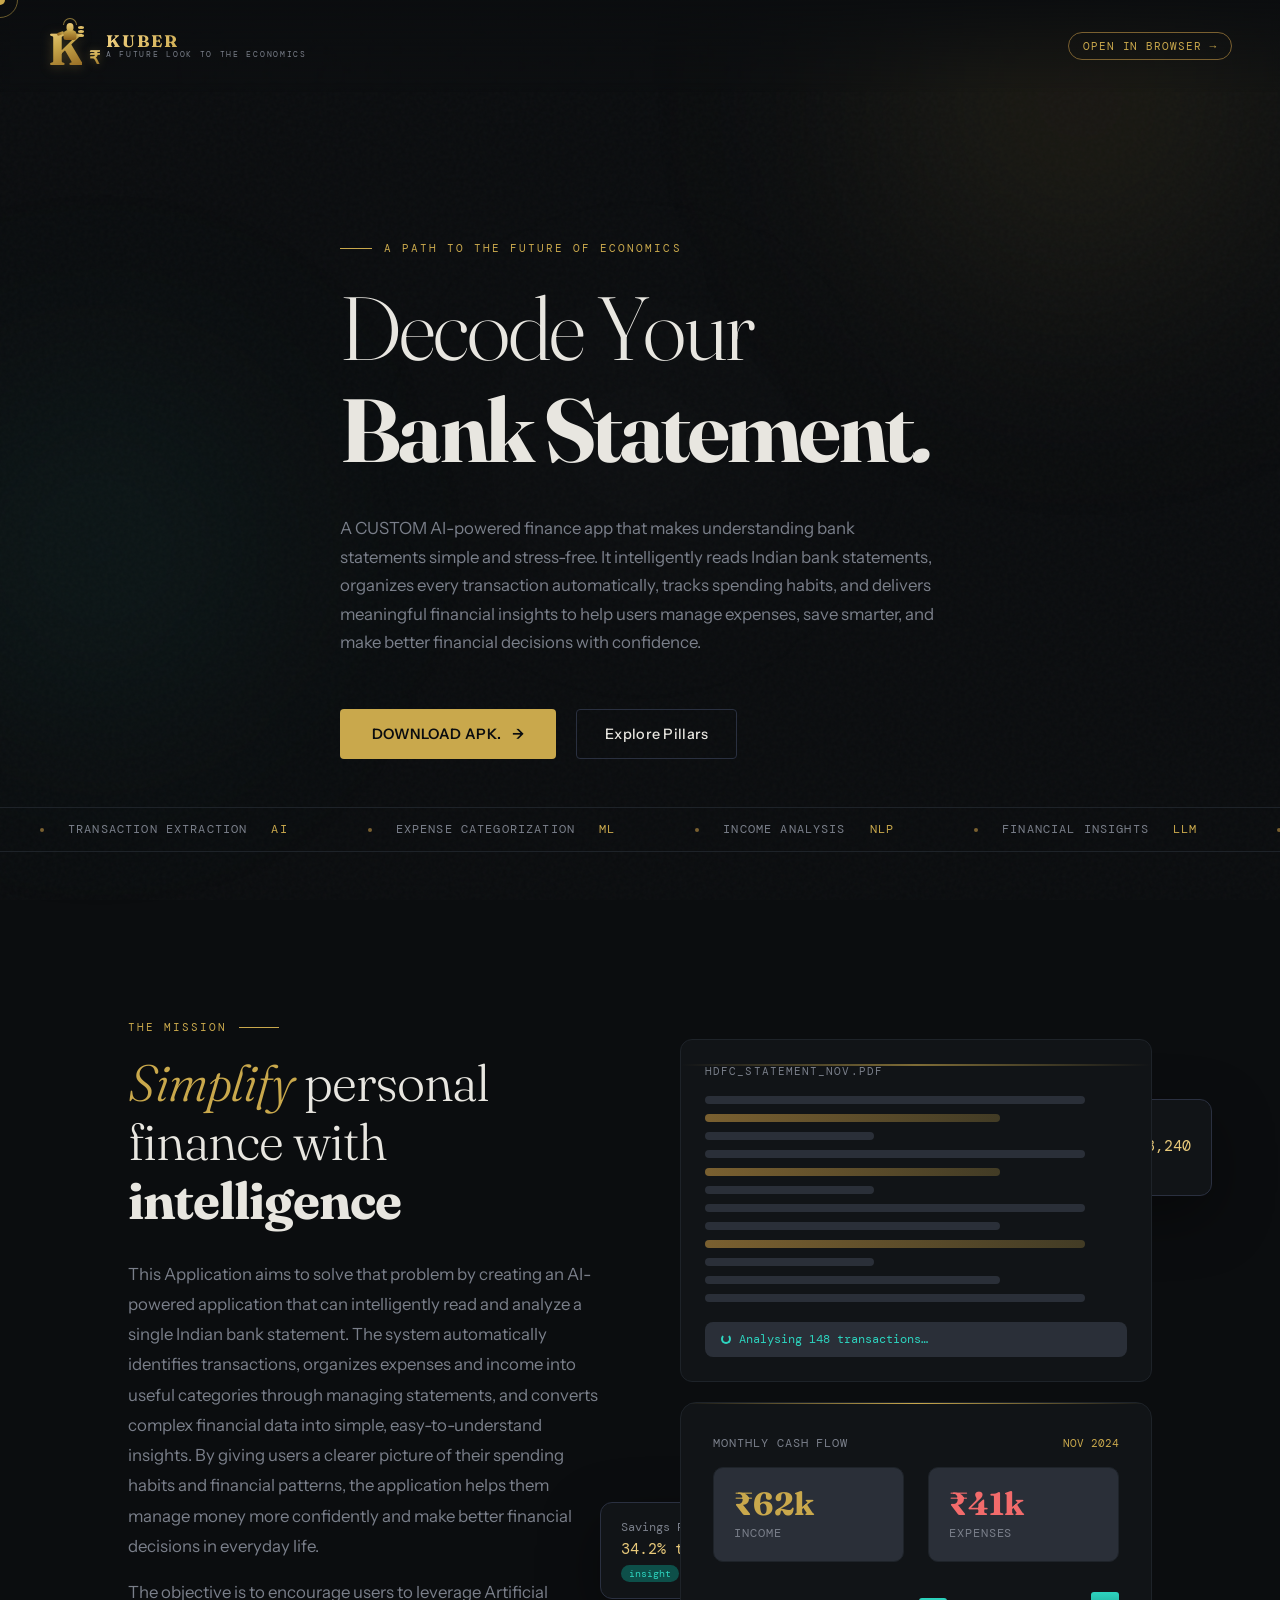
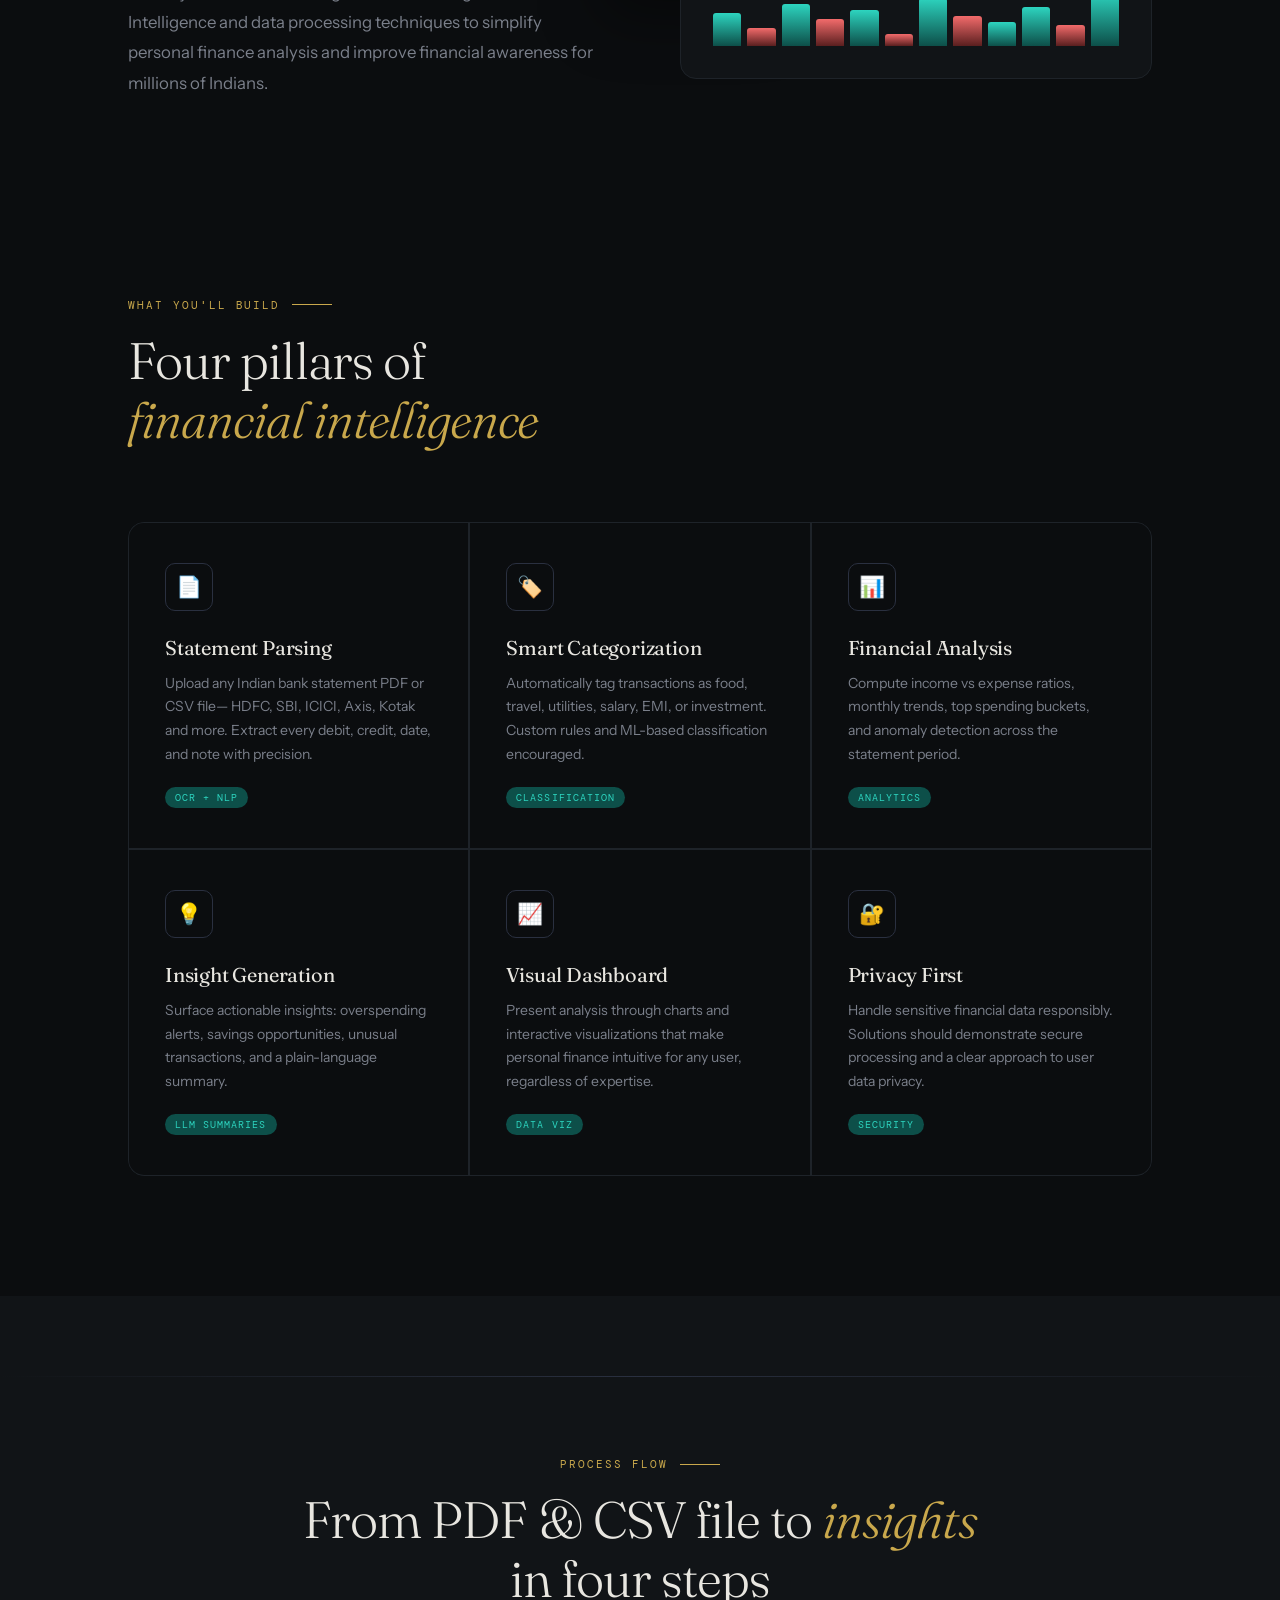
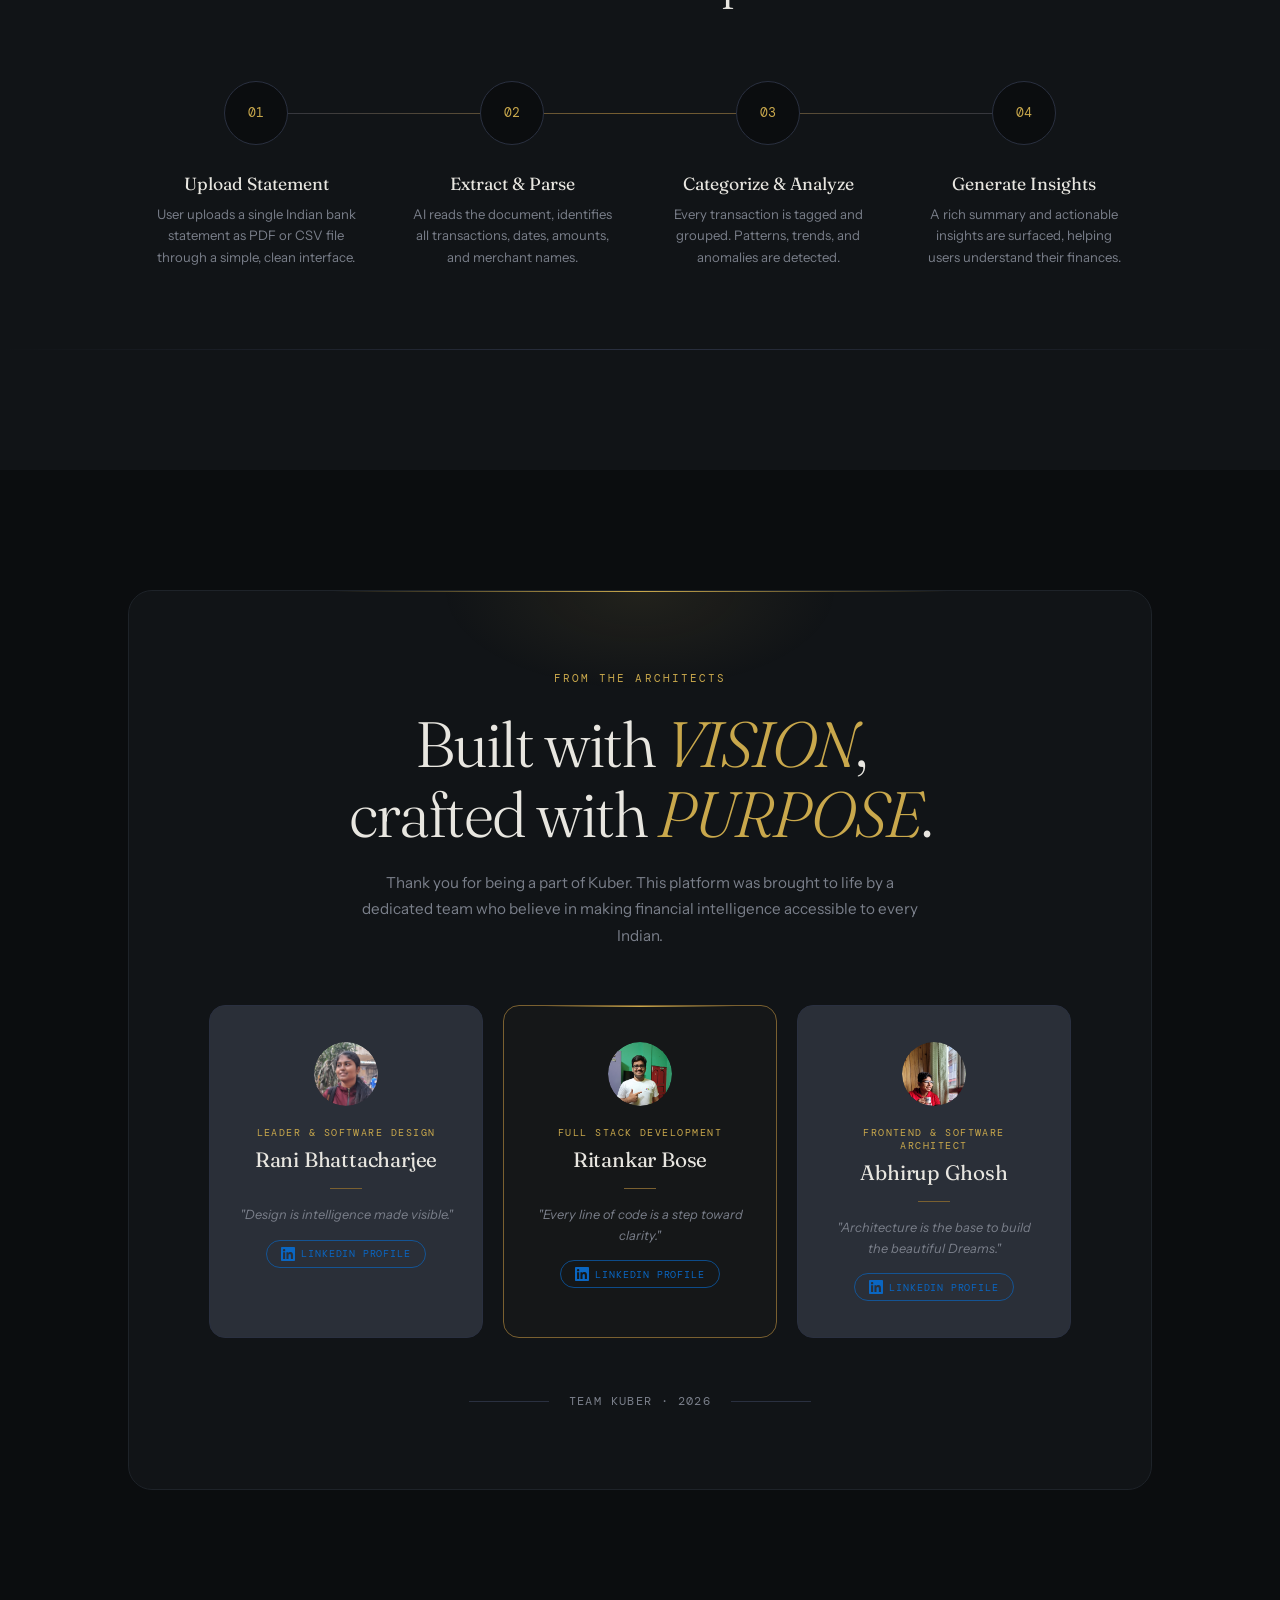
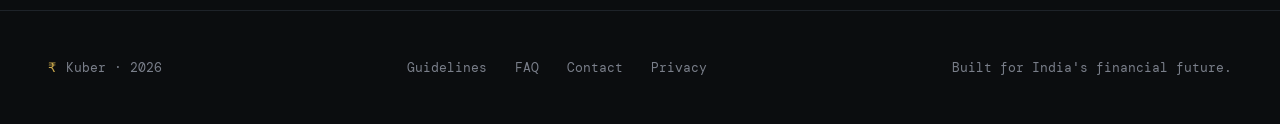
==== abhirup,,Antent/index.html @ dfc05f52 "Add Kuber landing page assets Add initial landing page for the Kuber Bank Statement Intelligence cha" ====
<!DOCTYPE html>
<html lang="en">
<head>
  <meta charset="UTF-8" />
  <meta name="viewport" content="width=device-width, initial-scale=1.0" />
  <title>Kuber — Bank Statement Intelligence Challenge</title>
  <link rel="preconnect" href="https://fonts.googleapis.com" />
  <link rel="preconnect" href="https://fonts.gstatic.com" crossorigin />
  <link href="https://fonts.googleapis.com/css2?family=Fraunces:ital,opsz,wght@0,9..144,300;0,9..144,400;0,9..144,700;1,9..144,300&family=DM+Mono:wght@300;400;500&family=Instrument+Sans:wght@400;500;600&display=swap" rel="stylesheet" />
  <link rel="stylesheet" href="style.css" />
</head>
<body>

  <!-- CURSOR -->
  <div id="cursor"></div>
  <div id="cursor-ring"></div>

  <!-- BACKGROUND BLOBS -->
  <div class="blob blob-1"></div>
  <div class="blob blob-2"></div>
  <div class="blob blob-3"></div>

  <!-- NAV -->
  <nav>
    <a class="nav-logo" href="#">
      <div class="nav-logo-mark">
        <div class="logo-k">K</div>
        <div class="logo-rupee">₹</div>
        <div class="logo-deity">
          <div class="deity-body"></div>
          <div class="deity-head"></div>
          <div class="deity-halo"></div>
          <div class="deity-arm-left"></div>
          <div class="deity-coin-stack">
            <div class="coin"></div>
            <div class="coin"></div>
            <div class="coin"></div>
          </div>
        </div>
      </div>
      <div class="nav-logo-text-block">
        <div class="nav-logo-name">KUBER</div>
        <div class="nav-logo-sub">A FUTURE LOOK TO THE ECONOMICS</div>
      </div>
    </a>
    <a class="nav-pill" href="#cta">OPEN IN BROWSER →</a>
  </nav>

  <!-- ── HERO ── -->
  <section id="hero">
    <div class="container">
      <div class="hero-label">A path to the future of Economics</div>
      <div class="hero-headline">Decode Your</div>
      <div class="hero-headline-2">Bank Statement<em>.</em></div>
      <p class="hero-sub">
        A CUSTOM AI-powered finance app that makes understanding bank statements simple and stress-free. It intelligently reads Indian bank statements, organizes every transaction automatically, tracks spending habits, and delivers meaningful financial insights to help users manage expenses, save smarter, and make better financial decisions with confidence.

      </p>
      <div class="hero-actions">
        <a href="#cta" class="btn-primary">
          <span>DOWNLOAD APK.</span>
          <span>→</span>
        </a>
        <a href="#features" class="btn-ghost">
          <span>Explore Pillars</span>
        </a>
      </div>
    </div>

    <!-- TICKER -->
    <div class="ticker-wrap">
      <div class="ticker-track" id="tickerTrack">
        <div class="ticker-item"><div class="ticker-dot"></div>Transaction Extraction <span>AI</span></div>
        <div class="ticker-item"><div class="ticker-dot"></div>Expense Categorization <span>ML</span></div>
        <div class="ticker-item"><div class="ticker-dot"></div>Income Analysis <span>NLP</span></div>
        <div class="ticker-item"><div class="ticker-dot"></div>Financial Insights <span>LLM</span></div>
        <div class="ticker-item"><div class="ticker-dot"></div>PDF Parsing <span>OCR</span></div>
        <div class="ticker-item"><div class="ticker-dot"></div>Smart Summaries <span>AI</span></div>
        <div class="ticker-item"><div class="ticker-dot"></div>Indian Banks <span>+50</span></div>
        <!-- Duplicate for seamless loop -->
        <div class="ticker-item"><div class="ticker-dot"></div>Transaction Extraction <span>AI</span></div>
        <div class="ticker-item"><div class="ticker-dot"></div>Expense Categorization <span>ML</span></div>
        <div class="ticker-item"><div class="ticker-dot"></div>Income Analysis <span>NLP</span></div>
        <div class="ticker-item"><div class="ticker-dot"></div>Financial Insights <span>LLM</span></div>
        <div class="ticker-item"><div class="ticker-dot"></div>PDF Parsing <span>OCR</span></div>
        <div class="ticker-item"><div class="ticker-dot"></div>Smart Summaries <span>AI</span></div>
        <div class="ticker-item"><div class="ticker-dot"></div>Indian Banks <span>+50</span></div>
      </div>
    </div>
  </section>

  <!-- ── OBJECTIVE ── -->
  <section id="objective">
    <div class="container">
      <div class="obj-grid reveal">
        <div class="obj-text">
          <div class="section-tag">The Mission</div>
          <h2 class="section-title">
            <em>Simplify</em> personal<br>
            finance with <strong>intelligence</strong>
          </h2>
          <p>
            This Application aims to solve that problem by creating an AI-powered application that can intelligently read and analyze a single Indian bank statement. The system automatically identifies transactions,
             organizes expenses and income into useful categories through managing statements, and converts complex financial data into simple, easy-to-understand insights. 
            By giving users a clearer picture of their spending habits and financial patterns, the application helps them manage money more confidently and make better financial decisions in everyday life.
          </p>
          <p style="margin-top:16px;">
            The objective is to encourage users to leverage Artificial Intelligence
            and data processing techniques to simplify personal finance analysis and
            improve financial awareness for millions of Indians.
          </p>
        </div>

        <div class="obj-visual">
          <!-- Floating cards -->
          <div class="float-card float-card-1">
            <div class="fc-label">Top Expense</div>
            <div class="fc-val">🍕 Food & Dining — ₹8,240</div>
            <div class="fc-tag">categorized</div>
          </div>
          <div class="float-card float-card-2">
            <div class="fc-label">Savings Rate</div>
            <div class="fc-val">34.2% this month</div>
            <div class="fc-tag">insight</div>
          </div>

          <div class="scan-box">
            <div class="scan-line"></div>
            <div style="font-family:var(--font-mono);font-size:.68rem;color:var(--muted);margin-bottom:18px;letter-spacing:.1em;">HDFC_STATEMENT_NOV.PDF</div>
            <div class="doc-lines">
              <div class="doc-line long"></div>
              <div class="doc-line medium highlight"></div>
              <div class="doc-line short"></div>
              <div class="doc-line long"></div>
              <div class="doc-line highlight medium"></div>
              <div class="doc-line short"></div>
              <div class="doc-line long"></div>
              <div class="doc-line medium"></div>
              <div class="doc-line highlight long"></div>
              <div class="doc-line short"></div>
              <div class="doc-line medium"></div>
              <div class="doc-line long"></div>
            </div>
            <div class="analysis-badge">
              <div class="spin-dot"></div>
              Analysing 148 transactions…
            </div>
          </div>

          <!-- Mini chart card -->
          <div style="margin-top:20px;" class="obj-card">
            <div style="display:flex;justify-content:space-between;align-items:center;margin-bottom:16px;">
              <span style="font-size:.75rem;font-family:var(--font-mono);color:var(--muted);letter-spacing:.08em;text-transform:uppercase;">Monthly Cash Flow</span>
              <span style="font-size:.7rem;font-family:var(--font-mono);color:var(--gold);">NOV 2024</span>
            </div>
            <div class="stat-row">
              <div class="stat-box">
                <div class="stat-box-val">₹62k</div>
                <div class="stat-box-label">Income</div>
              </div>
              <div class="stat-box">
                <div class="stat-box-val" style="color:var(--red);">₹41k</div>
                <div class="stat-box-label">Expenses</div>
              </div>
            </div>
            <div class="mini-chart" id="miniChart"></div>
          </div>
        </div>
      </div>
    </div>
  </section>

  <!-- ── FEATURES ── -->
  <section id="features">
    <div class="container">
      <div class="features-header reveal">
        <div class="section-tag">What You'll Build</div>
        <h2 class="section-title">Four pillars of<br><em>financial intelligence</em></h2>
      </div>

      <div class="features-grid reveal">
        <div class="feat-card">
          <div class="feat-icon">📄</div>
          <div class="feat-title">Statement Parsing</div>
          <p class="feat-desc">Upload any Indian bank statement PDF or CSV file— HDFC, SBI, ICICI, Axis, Kotak and more. Extract every debit, credit, date, and note with precision.</p>
          <span class="feat-tag">OCR + NLP</span>
        </div>
        <div class="feat-card">
          <div class="feat-icon">🏷️</div>
          <div class="feat-title">Smart Categorization</div>
          <p class="feat-desc">Automatically tag transactions as food, travel, utilities, salary, EMI, or investment. Custom rules and ML-based classification encouraged.</p>
          <span class="feat-tag">Classification</span>
        </div>
        <div class="feat-card">
          <div class="feat-icon">📊</div>
          <div class="feat-title">Financial Analysis</div>
          <p class="feat-desc">Compute income vs expense ratios, monthly trends, top spending buckets, and anomaly detection across the statement period.</p>
          <span class="feat-tag">Analytics</span>
        </div>
        <div class="feat-card">
          <div class="feat-icon">💡</div>
          <div class="feat-title">Insight Generation</div>
          <p class="feat-desc">Surface actionable insights: overspending alerts, savings opportunities, unusual transactions, and a plain-language summary.</p>
          <span class="feat-tag">LLM Summaries</span>
        </div>
        <div class="feat-card">
          <div class="feat-icon">📈</div>
          <div class="feat-title">Visual Dashboard</div>
          <p class="feat-desc">Present analysis through charts and interactive visualizations that make personal finance intuitive for any user, regardless of expertise.</p>
          <span class="feat-tag">Data Viz</span>
        </div>
        <div class="feat-card">
          <div class="feat-icon">🔐</div>
          <div class="feat-title">Privacy First</div>
          <p class="feat-desc">Handle sensitive financial data responsibly. Solutions should demonstrate secure processing and a clear approach to user data privacy.</p>
          <span class="feat-tag">Security</span>
        </div>
      </div>
    </div>
  </section>

  <!-- ── HOW IT WORKS ── -->
  <section id="how">
    <div class="how-inner">
      <div class="container reveal">
        <div style="text-align:center;margin-bottom:16px;">
          <div class="section-tag" style="justify-content:center;">Process Flow</div>
          <h2 class="section-title" style="text-align:center;">From PDF & CSV file to <em>insights</em><br>in four steps</h2>
        </div>

        <div class="steps">
          <div class="step">
            <div class="step-num">01</div>
            <div class="step-title">Upload Statement</div>
            <p class="step-desc">User uploads a single Indian bank statement as PDF or CSV file through a simple, clean interface.</p>
          </div>
          <div class="step">
            <div class="step-num">02</div>
            <div class="step-title">Extract & Parse</div>
            <p class="step-desc">AI reads the document, identifies all transactions, dates, amounts, and merchant names.</p>
          </div>
          <div class="step">
            <div class="step-num">03</div>
            <div class="step-title">Categorize & Analyze</div>
            <p class="step-desc">Every transaction is tagged and grouped. Patterns, trends, and anomalies are detected.</p>
          </div>
          <div class="step">
            <div class="step-num">04</div>
            <div class="step-title">Generate Insights</div>
            <p class="step-desc">A rich summary and actionable insights are surfaced, helping users understand their finances.</p>
          </div>
        </div>
      </div>
    </div>
  </section>

  <!-- ── TEAM CREDITS ── -->
  <section id="credits">
    <div class="container">
      <div class="credits-box reveal">
        <div class="cta-glow"></div>
        <div class="credits-eyebrow">From the ARCHITECTS</div>
        <h2 class="credits-title">
          Built with <em>VISION</em>,<br>crafted with <em>PURPOSE</em>.
        </h2>
        <p class="credits-sub">
          Thank you for being a part of Kuber. This platform was brought to life by a dedicated team
          who believe in making financial intelligence accessible to every Indian.
        </p>

        <div class="team-grid">
          <div class="team-card">
            <div class="team-avatar team-avatar--photo">
              <img src="[data-uri]" alt="Rani Bhattacharjee" />
            </div>
            <div class="team-role">Leader &amp; Software Design</div>
            <div class="team-name">Rani Bhattacharjee</div>
            <div class="team-line"></div>
            <p class="team-quote">"Design is intelligence made visible."</p>
            <a class="team-linkedin" href="https://www.linkedin.com/in/rani-bhattacharjee-88320b394?utm_source=share_via&utm_content=profile&utm_medium=member_android" target="_blank" rel="noopener noreferrer">
              <svg width="14" height="14" viewBox="0 0 24 24" fill="currentColor"><path d="M20.447 20.452h-3.554v-5.569c0-1.328-.027-3.037-1.852-3.037-1.853 0-2.136 1.445-2.136 2.939v5.667H9.351V9h3.414v1.561h.046c.477-.9 1.637-1.85 3.37-1.85 3.601 0 4.267 2.37 4.267 5.455v6.286zM5.337 7.433a2.062 2.062 0 0 1-2.063-2.065 2.064 2.064 0 1 1 2.063 2.065zm1.782 13.019H3.555V9h3.564v11.452zM22.225 0H1.771C.792 0 0 .774 0 1.729v20.542C0 23.227.792 24 1.771 24h20.451C23.2 24 24 23.227 24 22.271V1.729C24 .774 23.2 0 22.222 0h.003z"/></svg>
              LinkedIn Profile
            </a>
          </div>
          <div class="team-card team-card--center">
            <div class="team-avatar team-avatar--photo">
              <img src="[data-uri]" alt="Ritankar Bose" />
            </div>
            <div class="team-role">Full Stack Development</div>
            <div class="team-name">Ritankar Bose</div>
            <div class="team-line"></div>
            <p class="team-quote">"Every line of code is a step toward clarity."</p>
            <a class="team-linkedin" href="https://www.linkedin.com/in/ritankar-bose-a30089329?utm_source=share_via&utm_content=profile&utm_medium=member_android" target="_blank" rel="noopener noreferrer">
              <svg width="14" height="14" viewBox="0 0 24 24" fill="currentColor"><path d="M20.447 20.452h-3.554v-5.569c0-1.328-.027-3.037-1.852-3.037-1.853 0-2.136 1.445-2.136 2.939v5.667H9.351V9h3.414v1.561h.046c.477-.9 1.637-1.85 3.37-1.85 3.601 0 4.267 2.37 4.267 5.455v6.286zM5.337 7.433a2.062 2.062 0 0 1-2.063-2.065 2.064 2.064 0 1 1 2.063 2.065zm1.782 13.019H3.555V9h3.564v11.452zM22.225 0H1.771C.792 0 0 .774 0 1.729v20.542C0 23.227.792 24 1.771 24h20.451C23.2 24 24 23.227 24 22.271V1.729C24 .774 23.2 0 22.222 0h.003z"/></svg>
              LinkedIn Profile
            </a>
          </div>
          <div class="team-card">
            <div class="team-avatar team-avatar--photo">
              <img src="[data-uri]" alt="Abhirup Ghosh" />
            </div>
            <div class="team-role">Frontend &amp; Software Architect</div>
            <div class="team-name">Abhirup Ghosh</div>
            <div class="team-line"></div>
            <p class="team-quote">"Architecture is the base to build the beautiful Dreams."</p>
            <a class="team-linkedin" href="https://www.linkedin.com/in/abhirup-ghosh-304541372/" target="_blank" rel="noopener noreferrer">
              <svg width="14" height="14" viewBox="0 0 24 24" fill="currentColor"><path d="M20.447 20.452h-3.554v-5.569c0-1.328-.027-3.037-1.852-3.037-1.853 0-2.136 1.445-2.136 2.939v5.667H9.351V9h3.414v1.561h.046c.477-.9 1.637-1.85 3.37-1.85 3.601 0 4.267 2.37 4.267 5.455v6.286zM5.337 7.433a2.062 2.062 0 0 1-2.063-2.065 2.064 2.064 0 1 1 2.063 2.065zm1.782 13.019H3.555V9h3.564v11.452zM22.225 0H1.771C.792 0 0 .774 0 1.729v20.542C0 23.227.792 24 1.771 24h20.451C23.2 24 24 23.227 24 22.271V1.729C24 .774 23.2 0 22.222 0h.003z"/></svg>
              LinkedIn Profile
            </a>
          </div>
        </div>

        <div class="credits-sign">
          <div class="credits-sign-line"></div>
          <span>Team Kuber &middot; 2026</span>
          <div class="credits-sign-line"></div>
        </div>
      </div>
    </div>
  </section>

  <!-- ── FOOTER ── -->
  <footer>
    <div style="display:flex;align-items:center;gap:10px;">
      <span style="color:var(--gold);">₹</span> Kuber · 2026
    </div>
    <div class="footer-links">
      <a href="#">Guidelines</a>
      <a href="#">FAQ</a>
      <a href="#">Contact</a>
      <a href="#">Privacy</a>
    </div>
    <div>Built for India's financial future.</div>
  </footer>

  <script src="script.js"></script>
</body>
</html>
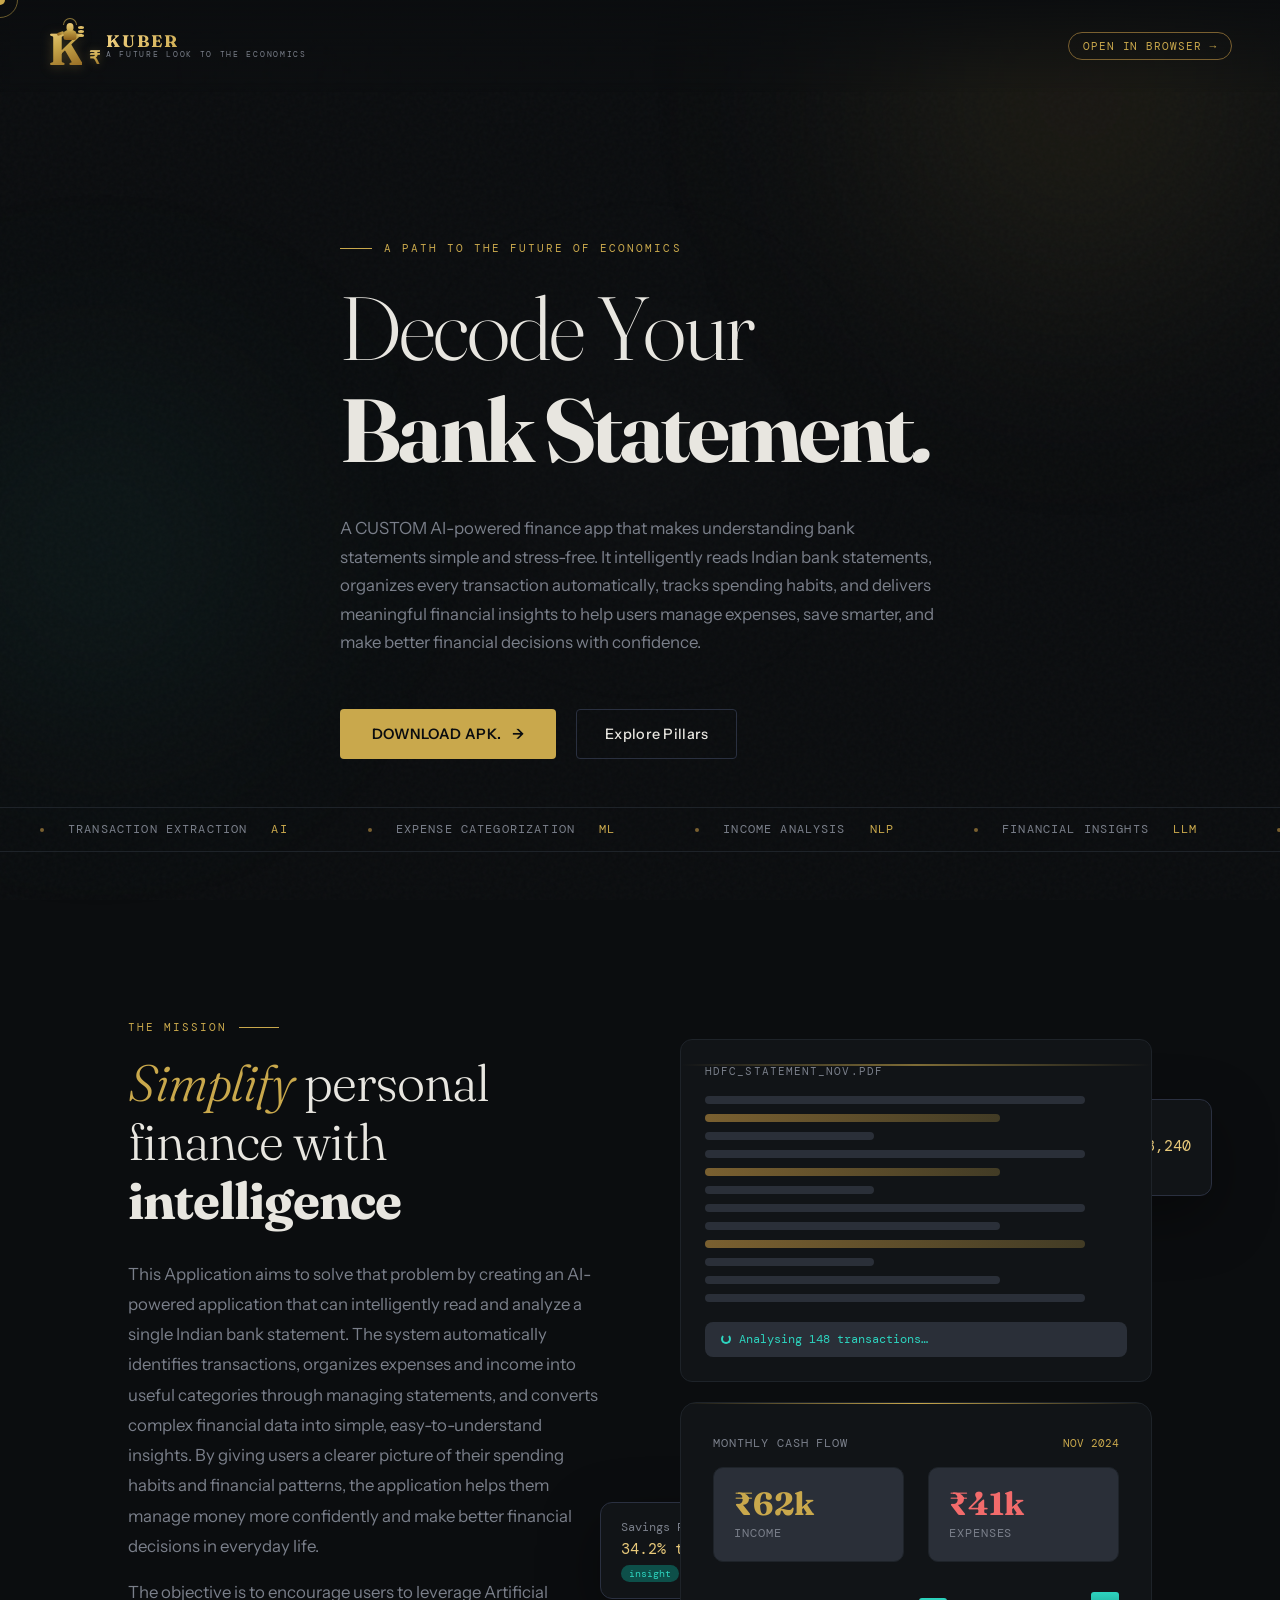
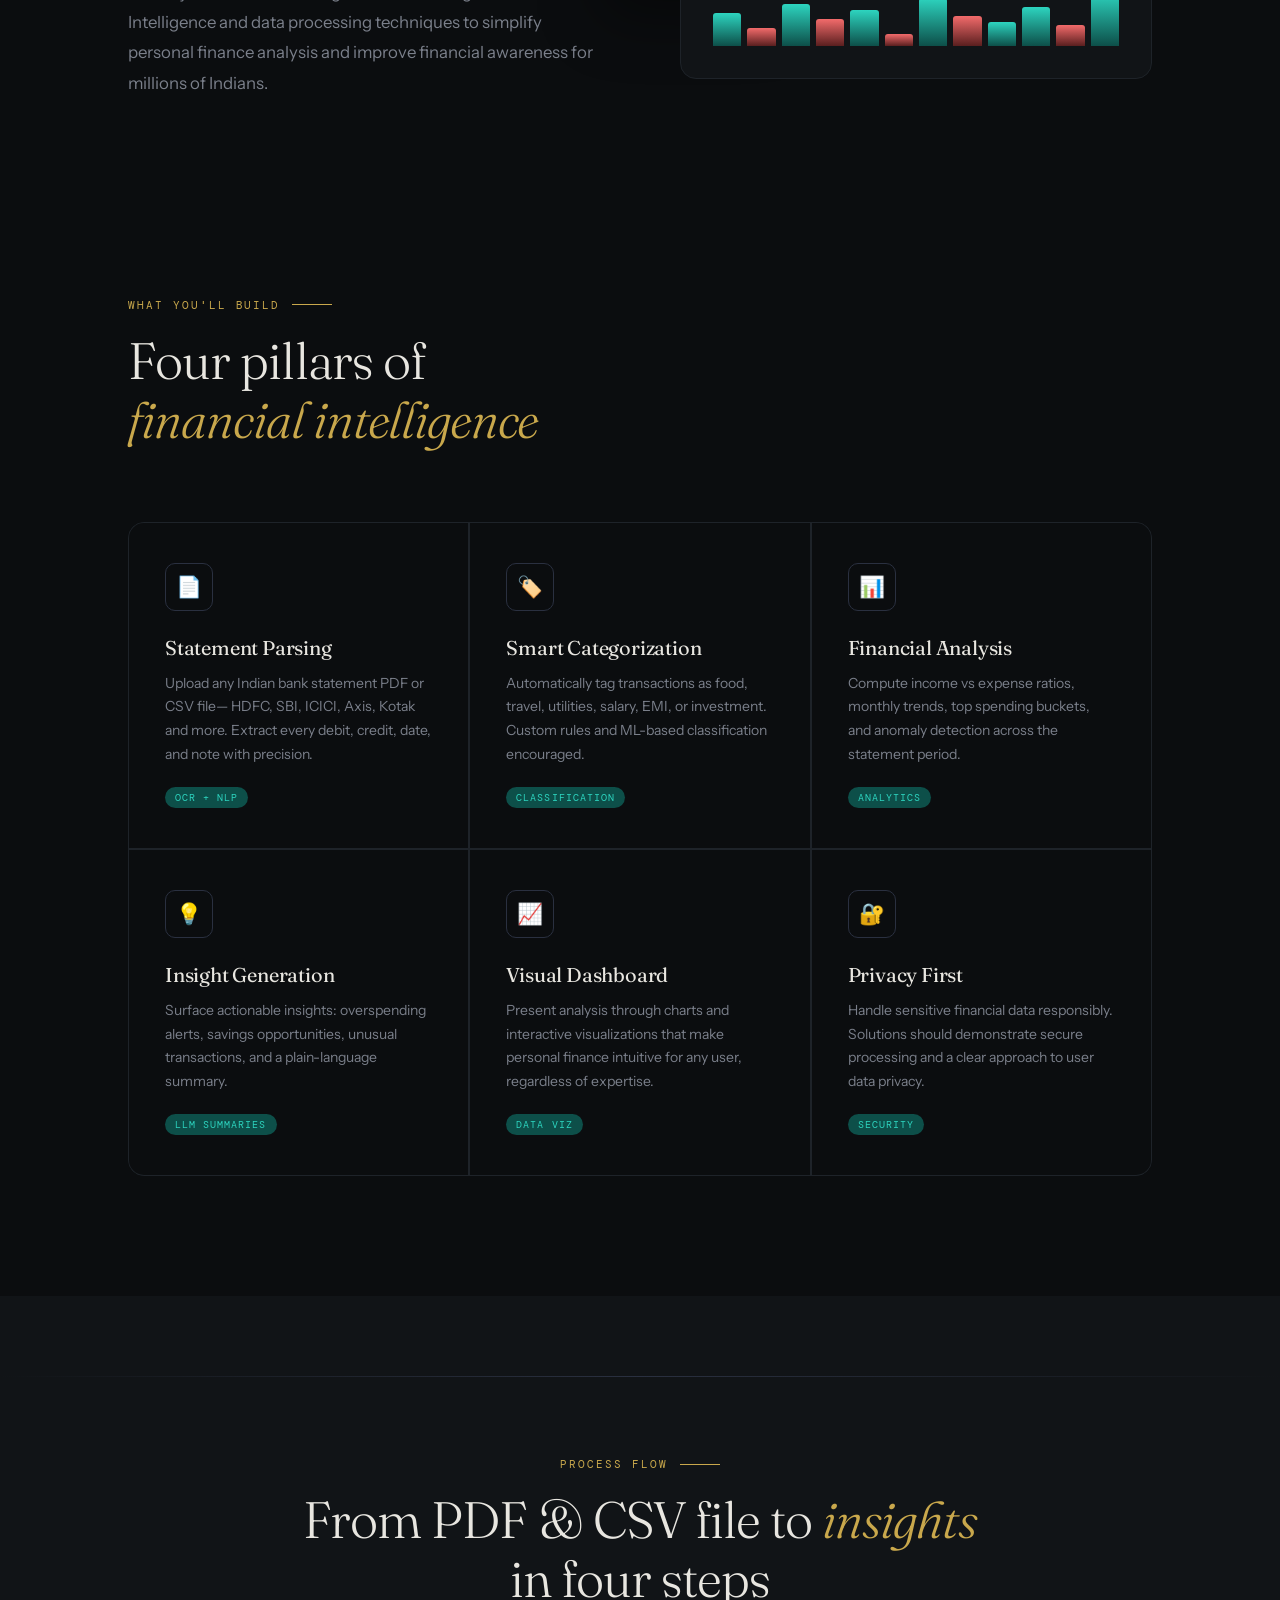
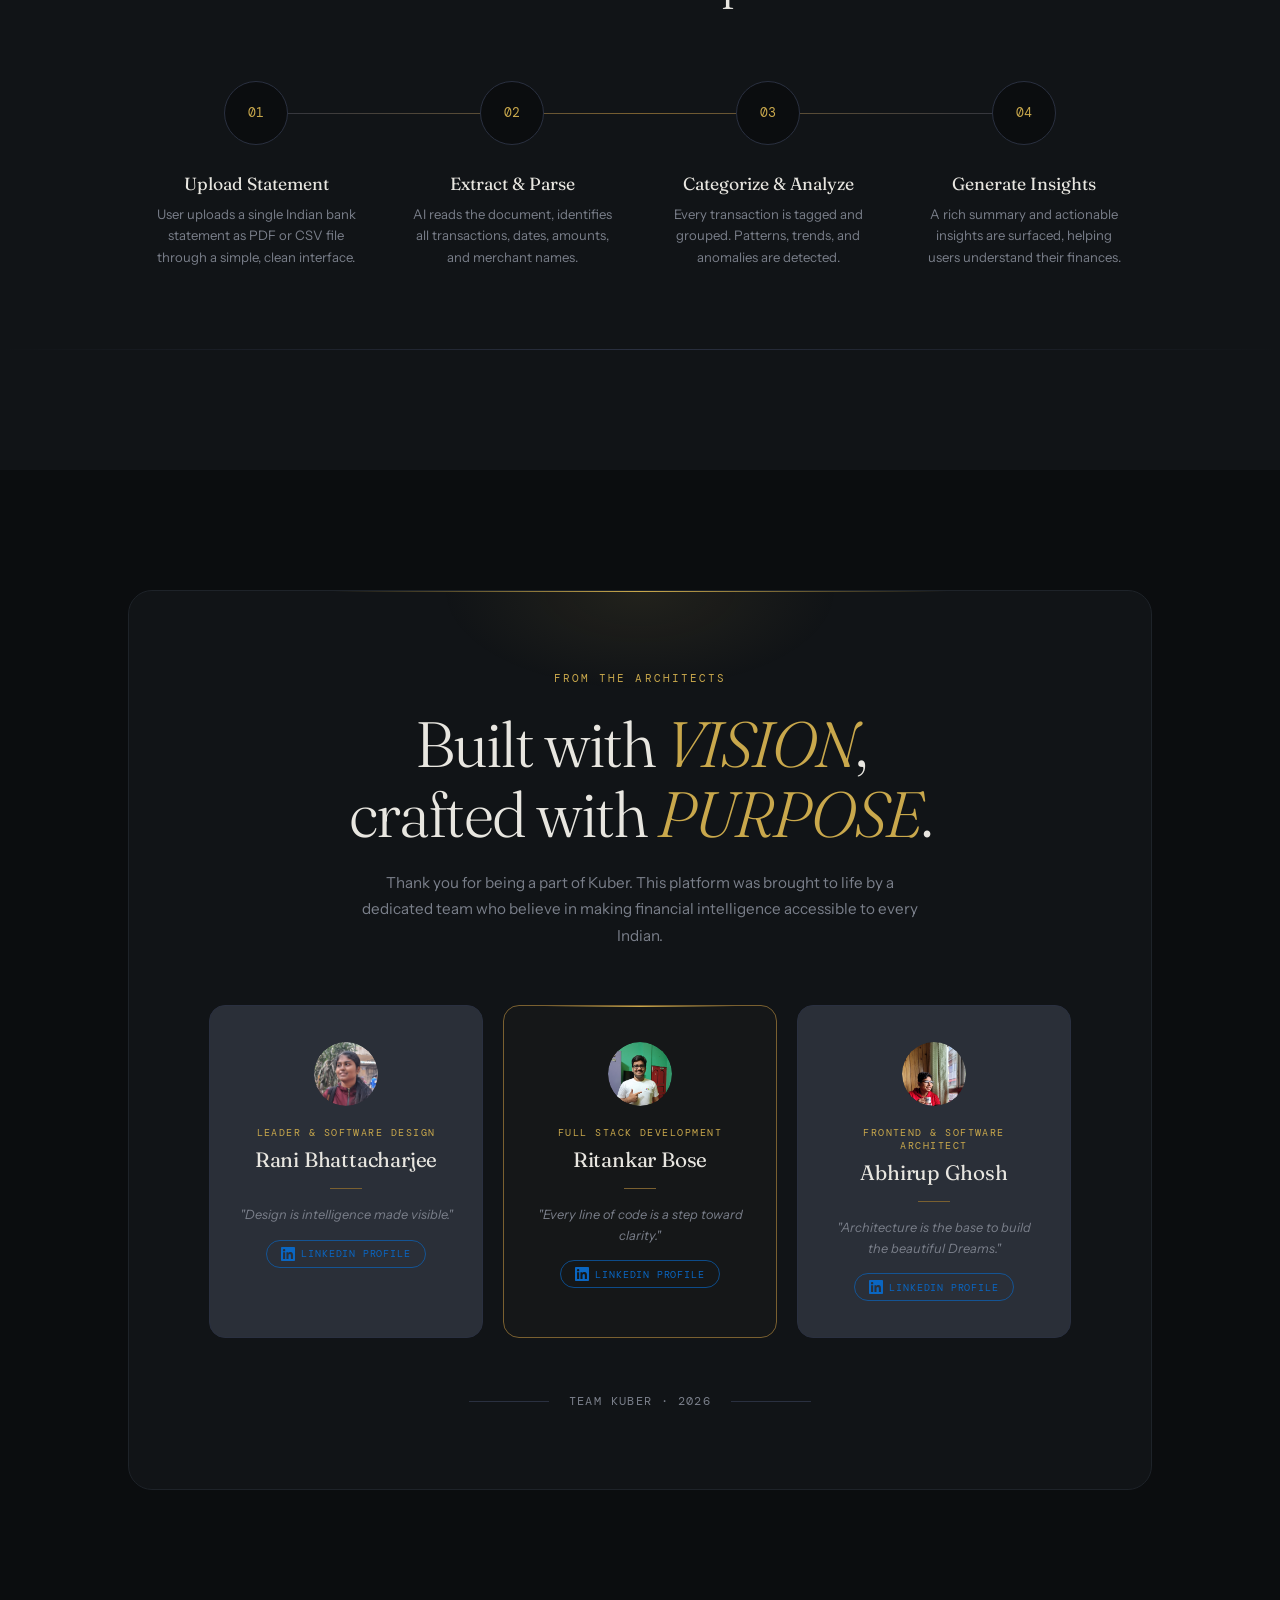
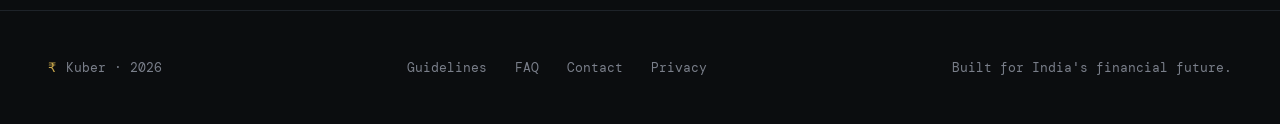
==== commit 6c46a9cd: "Update download link for APK in index.html" ====
--- a/abhirup,,Antent/index.html
+++ b/abhirup,,Antent/index.html
@@ -43,7 +43,7 @@
         <div class="nav-logo-sub">A FUTURE LOOK TO THE ECONOMICS</div>
       </div>
     </a>
-    <a class="nav-pill" href="#cta">OPEN IN BROWSER →</a>
+    <a class="nav-pill" href="https://kuber-eec8f.web.app">OPEN IN BROWSER →</a>
   </nav>
 
   <!-- ── HERO ── -->
@@ -57,7 +57,7 @@
 
       </p>
       <div class="hero-actions">
-        <a href="#cta" class="btn-primary">
+        <a href="https://drive.google.com/uc?export=download&id=1Z_GvBDiu8PH8kD4-QaVBHCNkziZe1YDt" class="btn-primary">
           <span>DOWNLOAD APK.</span>
           <span>→</span>
         </a>
@@ -335,4 +335,4 @@
 
   <script src="script.js"></script>
 </body>
-</html>+</html>
